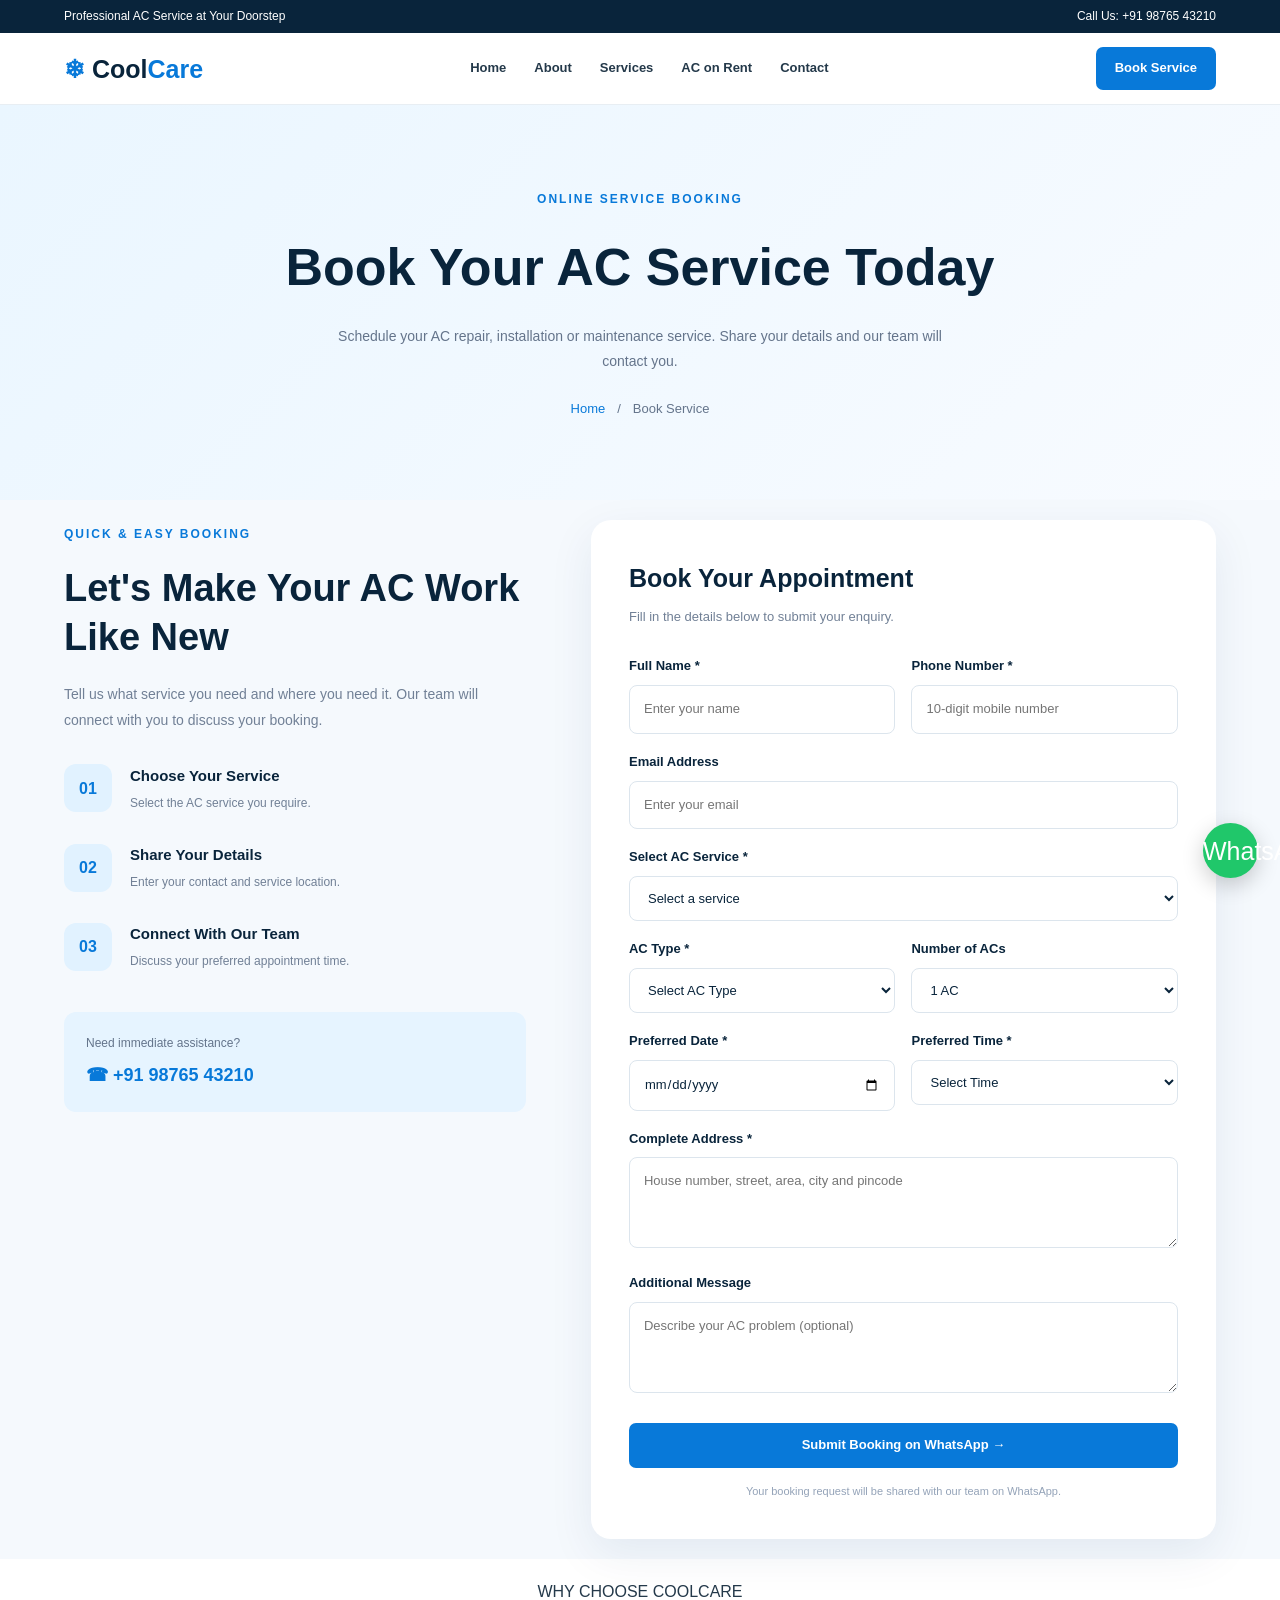
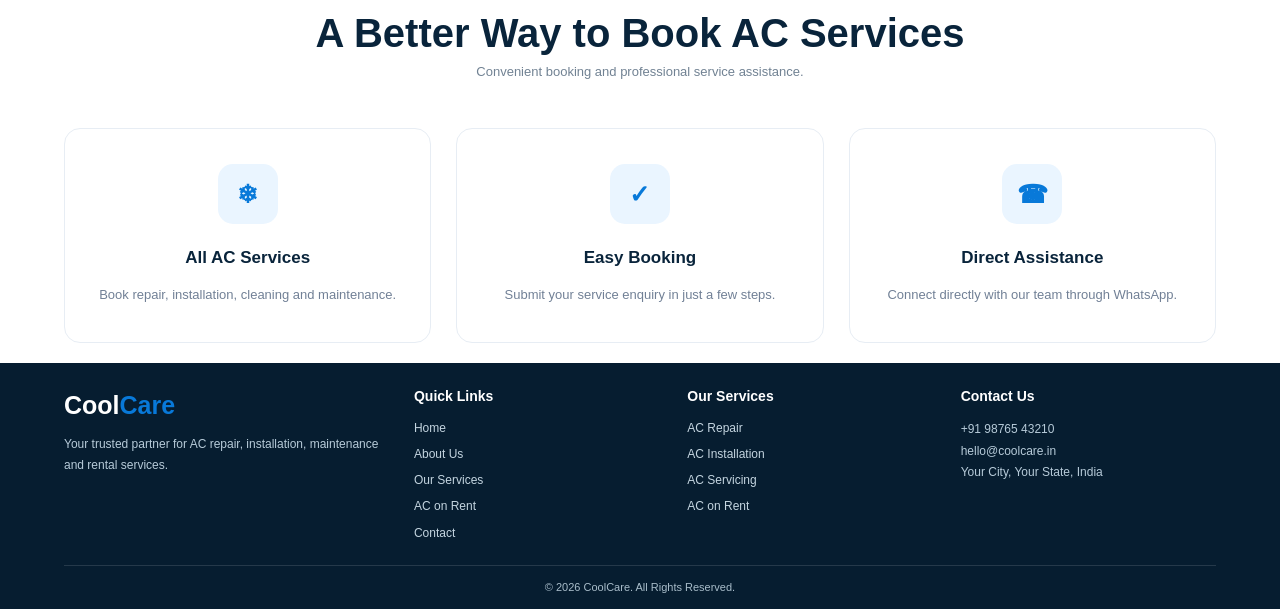
==== book-service.html @ eb856e08 "fixed website" ====
<!DOCTYPE html>
<html lang="en">

<head>
    <meta charset="UTF-8">
    <meta name="viewport" content="width=device-width, initial-scale=1.0">

    <title>Book AC Service Online | CoolCare</title>
    <meta name="description" content="Book professional AC repair, installation, servicing and gas filling services with CoolCare.">

    <link rel="stylesheet" href="style.css">
    <link rel="stylesheet" href="book-service.css">

    <link rel="preconnect" href="https://fonts.googleapis.com">
    <link rel="preconnect" href="https://fonts.gstatic.com" crossorigin>

    <link href="https://fonts.googleapis.com/css2?family=Poppins:wght@300;400;500;600;700;800&display=swap"
        rel="stylesheet">
</head>

<body>

    <!-- Topbar -->
    <div class="topbar">
        <div class="container topbar-content">
            <p>Professional AC Service at Your Doorstep</p>
            <p>Call Us: +91 98765 43210</p>
        </div>
    </div>

    <!-- Navbar -->
   <header class="navbar">
    <div class="container nav-content">

      <a href="#home" class="logo">
        <span class="logo-icon">❄</span>
        Cool<span>Care</span>
      </a>

      <button class="menu-toggle" id="menuToggle" aria-label="Toggle navigation">☰</button>

      <nav class="nav-links" id="navLinks">
        <a href="index.html">Home</a>
        <a href="about.html">About</a>
        <a href="service.html">Services</a>
        <a href="rental.html">AC on Rent</a>
        <a href="contact.html">Contact</a>
      </nav>

      <a href="book-service.html" class="nav-btn">Book Service</a>

    </div>
  </header>

    <!-- Hero -->
    <section class="booking-hero">
        <div class="container">
            <span>ONLINE SERVICE BOOKING</span>
            <h1>Book Your AC Service Today</h1>
            <p>
                Schedule your AC repair, installation or maintenance service.
                Share your details and our team will contact you.
            </p>

            <div class="booking-breadcrumb">
                <a href="index.html">Home</a>
                <span>/</span>
                <span>Book Service</span>
            </div>
        </div>
    </section>

    <!-- Booking Section -->
    <section class="section-padding booking-section">
        <div class="container booking-layout">

            <!-- Left Information -->
            <div class="booking-info">

                <span class="booking-label">QUICK & EASY BOOKING</span>

                <h2>Let's Make Your AC Work Like New</h2>

                <p>
                    Tell us what service you need and where you need it.
                    Our team will connect with you to discuss your booking.
                </p>

                <div class="booking-benefit">
                    <div class="booking-benefit-icon">01</div>
                    <div>
                        <h3>Choose Your Service</h3>
                        <p>Select the AC service you require.</p>
                    </div>
                </div>

                <div class="booking-benefit">
                    <div class="booking-benefit-icon">02</div>
                    <div>
                        <h3>Share Your Details</h3>
                        <p>Enter your contact and service location.</p>
                    </div>
                </div>

                <div class="booking-benefit">
                    <div class="booking-benefit-icon">03</div>
                    <div>
                        <h3>Connect With Our Team</h3>
                        <p>Discuss your preferred appointment time.</p>
                    </div>
                </div>

                <div class="booking-call">
                    <span>Need immediate assistance?</span>
                    <a href="tel:+919876543210">☎ +91 98765 43210</a>
                </div>

            </div>

            <!-- Booking Form -->
            <div class="booking-form-box">

                <div class="booking-form-heading">
                    <h2>Book Your Appointment</h2>
                    <p>Fill in the details below to submit your enquiry.</p>
                </div>

                <form id="bookServiceForm">

                    <div class="booking-form-row">

                        <div class="form-group">
                            <label>Full Name *</label>
                            <input type="text" name="name"
                                placeholder="Enter your name" required>
                        </div>

                        <div class="form-group">
                            <label>Phone Number *</label>
                            <input type="tel" name="phone"
                                placeholder="10-digit mobile number"
                                pattern="[0-9]{10}" maxlength="10" required>
                        </div>

                    </div>

                    <div class="form-group">
                        <label>Email Address</label>
                        <input type="email" name="email"
                            placeholder="Enter your email">
                    </div>

                    <div class="form-group">
                        <label>Select AC Service *</label>
                        <select name="service" required>
                            <option value="">Select a service</option>
                            <option value="AC Repair">AC Repair</option>
                            <option value="AC Installation">AC Installation</option>
                            <option value="AC Servicing">AC Servicing</option>
                            <option value="AC Gas Filling">AC Gas Filling</option>
                            <option value="AC Uninstallation">AC Uninstallation</option>
                            <option value="AC Cleaning">AC Cleaning</option>
                            <option value="AC on Rent">AC on Rent</option>
                            <option value="Commercial AC Service">Commercial AC Service</option>
                        </select>
                    </div>

                    <div class="booking-form-row">

                        <div class="form-group">
                            <label>AC Type *</label>
                            <select name="acType" required>
                                <option value="">Select AC Type</option>
                                <option value="Split AC">Split AC</option>
                                <option value="Window AC">Window AC</option>
                                <option value="Cassette AC">Cassette AC</option>
                                <option value="Central AC">Central AC</option>
                                <option value="Other">Other</option>
                            </select>
                        </div>

                        <div class="form-group">
                            <label>Number of ACs</label>
                            <select name="quantity">
                                <option value="1">1 AC</option>
                                <option value="2">2 ACs</option>
                                <option value="3">3 ACs</option>
                                <option value="4">4 ACs</option>
                                <option value="5+">5 or more ACs</option>
                            </select>
                        </div>

                    </div>

                    <div class="booking-form-row">

                        <div class="form-group">
                            <label>Preferred Date *</label>
                            <input type="date" name="date" id="bookingDate" required>
                        </div>

                        <div class="form-group">
                            <label>Preferred Time *</label>
                            <select name="time" required>
                                <option value="">Select Time</option>
                                <option value="9 AM - 12 PM">9 AM - 12 PM</option>
                                <option value="12 PM - 3 PM">12 PM - 3 PM</option>
                                <option value="3 PM - 6 PM">3 PM - 6 PM</option>
                                <option value="6 PM - 8 PM">6 PM - 8 PM</option>
                            </select>
                        </div>

                    </div>

                    <div class="form-group">
                        <label>Complete Address *</label>
                        <textarea name="address" rows="3"
                            placeholder="House number, street, area, city and pincode"
                            required></textarea>
                    </div>

                    <div class="form-group">
                        <label>Additional Message</label>
                        <textarea name="message" rows="3"
                            placeholder="Describe your AC problem (optional)"></textarea>
                    </div>

                    <button type="submit" class="btn btn-primary booking-submit">
                        Submit Booking on WhatsApp →
                    </button>

                    <p class="booking-note">
                        Your booking request will be shared with our team on WhatsApp.
                    </p>

                </form>

            </div>

        </div>
    </section>

    <!-- Why Book With Us -->
    <section class="section-padding booking-why">
        <div class="container">

            <div class="section-heading">
                <span>WHY CHOOSE COOLCARE</span>
                <h2>A Better Way to Book AC Services</h2>
                <p>Convenient booking and professional service assistance.</p>
            </div>

            <div class="booking-why-grid">

                <div class="booking-why-card">
                    <div>❄</div>
                    <h3>All AC Services</h3>
                    <p>Book repair, installation, cleaning and maintenance.</p>
                </div>

                <div class="booking-why-card">
                    <div>✓</div>
                    <h3>Easy Booking</h3>
                    <p>Submit your service enquiry in just a few steps.</p>
                </div>

                <div class="booking-why-card">
                    <div>☎</div>
                    <h3>Direct Assistance</h3>
                    <p>Connect directly with our team through WhatsApp.</p>
                </div>

            </div>

        </div>
    </section>

    <!-- Footer -->
    <footer class="footer">
        <div class="container">

            <div class="footer-grid">

                <div>
                    <a href="index.html" class="logo footer-logo">Cool<span>Care</span></a>
                    <p>
                        Your trusted partner for AC repair, installation,
                        maintenance and rental services.
                    </p>
                </div>

                <div>
                    <h3>Quick Links</h3>
                    <a href="index.html">Home</a>
                    <a href="about.html">About Us</a>
                    <a href="service.html">Our Services</a>
                    <a href="rental.html">AC on Rent</a>
                    <a href="contact.html">Contact</a>
                </div>

                <div>
                    <h3>Our Services</h3>
                    <a href="service.html">AC Repair</a>
                    <a href="service.html">AC Installation</a>
                    <a href="service.html">AC Servicing</a>
                    <a href="rental.html">AC on Rent</a>
                </div>

                <div>
                    <h3>Contact Us</h3>
                    <p>+91 98765 43210</p>
                    <p>hello@coolcare.in</p>
                    <p>Your City, Your State, India</p>
                </div>

            </div>

            <div class="copyright">
                <p>© <span id="year"></span> CoolCare. All Rights Reserved.</p>
            </div>

        </div>
    </footer>

    <a href="https://wa.me/919876543210" class="whatsapp-btn" target="_blank">
        WhatsApp
    </a>

    <script src="script.js"></script>

    <script>
        // Prevent selecting past dates
        const bookingDate = document.getElementById("bookingDate");

        const today = new Date();
        const localToday = new Date(
            today.getTime() - today.getTimezoneOffset() * 60000
        ).toISOString().split("T")[0];

        bookingDate.min = localToday;

        // Booking form submission
        document.getElementById("bookServiceForm").addEventListener("submit", function (e) {

            e.preventDefault();

            const data = new FormData(this);

            const name = data.get("name");
            const phone = data.get("phone");
            const email = data.get("email") || "Not provided";
            const service = data.get("service");
            const acType = data.get("acType");
            const quantity = data.get("quantity");
            const date = data.get("date");
            const time = data.get("time");
            const address = data.get("address");
            const message = data.get("message") || "Not provided";

            const whatsappMessage = `
NEW AC SERVICE BOOKING

Name: ${name}
Phone: ${phone}
Email: ${email}

Service: ${service}
AC Type: ${acType}
Number of ACs: ${quantity}

Preferred Date: ${date}
Preferred Time: ${time}

Address: ${address}

Additional Message: ${message}
            `;

            const whatsappNumber = "919876543210";

            const whatsappURL =
                "https://wa.me/" + whatsappNumber +
                "?text=" + encodeURIComponent(whatsappMessage);

            window.open(whatsappURL, "_blank");

        });
    </script>

</body>
</html>
---- style.css ----
:root {
  --blue: #0879d9;
  --dark: #09243b;
  --cyan: #25b8d8;
  --light: #f3f8fc;
  --text: #24394a;
  --muted: #718293;
  --white: #ffffff;
}

* {
  margin: 0;
  padding: 0;
  box-sizing: border-box;
}

html {
  scroll-behavior: smooth;
  scroll-padding-top: 90px;
}

body {
  font-family: "DM Sans", sans-serif;
  color: var(--text);
  line-height: 1.6;
}

a {
  text-decoration: none;
  color: inherit;
}

img {
  width: 100%;
  display: block;
  object-fit: cover;
}

button, input, select, textarea {
  font: inherit;
}

.container {
  width: 90%;
  max-width: 1160px;
  margin: auto;
}

.section-padding {
  padding: 40px 0;
}

/* TOP BAR */

.topbar {
  background: var(--dark);
  color: white;
  font-size: 12px;
  padding: 7px 0;
}

.topbar-content {
  display: flex;
  justify-content: space-between;
  gap: 15px;
}

.topbar a {
  color: #75d9ef;
  font-weight: 700;
}

/* NAVBAR */

.navbar {
  height: 72px;
  background: white;
  position: sticky;
  top: 0;
  z-index: 1000;
  border-bottom: 1px solid #e8eef3;
}

.nav-content {
  height: 100%;
  display: flex;
  justify-content: space-between;
  align-items: center;
  gap: 20px;
}

.logo {
  font-size: 25px;
  font-weight: 800;
  color: var(--dark);
}

.logo span:last-child {
  color: var(--blue);
}

.logo-icon {
  color: var(--blue);
}

.nav-links {
  display: flex;
  align-items: center;
  gap: 28px;
}

.nav-links a {
  font-size: 13px;
  font-weight: 700;
  transition: 0.3s;
}

.nav-links a:hover {
  color: var(--blue);
}

.nav-btn {
  background: var(--blue);
  color: white;
  padding: 11px 19px;
  border-radius: 7px;
  font-size: 13px;
  font-weight: 700;
}

.menu-toggle {
  display: none;
  background: #eef6fc;
  border: 0;
  border-radius: 7px;
  width: 42px;
  height: 42px;
  font-size: 22px;
  cursor: pointer;
}

/* BUTTONS */

.btn {
  display: inline-block;
  padding: 12px 21px;
  border-radius: 7px;
  font-size: 13px;
  font-weight: 700;
  cursor: pointer;
  transition: 0.3s;
  border: 0;
  text-align: center;
}

.btn-primary {
  background: var(--blue);
  color: white;
}

.btn-primary:hover {
  background: #0565b7;
  transform: translateY(-2px);
}

.btn-outline {
  color: white;
  border: 1px solid white;
}

.btn-outline:hover {
  background: white;
  color: var(--dark);
}

/* HERO */

.hero {
  background:
    linear-gradient(100deg, rgba(5, 27, 47, 0.95), rgba(5, 37, 62, 0.78)),
    url("https://images.unsplash.com/photo-1631545806609-4b7c7a8e7f12?auto=format&fit=crop&w=1800&q=85")
    center/cover no-repeat;
  color: white;
  padding: 42px 0;
}

.hero-content {
  display: grid;
  grid-template-columns: 1.1fr 0.8fr;
  align-items: center;
  gap: 40px;
}

.tagline,
.section-tag {
  color: var(--cyan);
  font-size: 11px;
  font-weight: 800;
  letter-spacing: 2px;
}

.hero h1 {
  font-size: clamp(40px, 5vw, 65px);
  line-height: 1.12;
  margin: 13px 0;
  letter-spacing: -2px;
}

.hero h1 span {
  display: block;
  color: #74d8ed;
}

.hero-text > p {
  color: #d8e7f1;
  max-width: 550px;
  font-size: 14px;
  margin-bottom: 18px;
}

.hero-buttons {
  display: flex;
  flex-wrap: wrap;
  gap: 10px;
}

.hero-features {
  display: flex;
  flex-wrap: wrap;
  gap: 14px;
  margin-top: 18px;
  font-size: 11px;
  color: #e0edf5;
}

.hero-form {
  background: white;
  color: var(--dark);
  border-radius: 14px;
  padding: 22px;
  box-shadow: 0 20px 60px #0005;
}

.hero-form h2 {
  font-size: 22px;
  margin-bottom: 3px;
}

.hero-form > p {
  color: var(--muted);
  font-size: 12px;
  margin-bottom: 13px;
}

.hero-form input,
.hero-form select,
.contact-form input,
.contact-form select,
.contact-form textarea {
  width: 100%;
  padding: 11px;
  margin-bottom: 9px;
  border: 1px solid #dce6ed;
  border-radius: 7px;
  outline: none;
  background: #fbfdff;
  font-size: 13px;
}

.hero-form input:focus,
.hero-form select:focus,
.contact-form input:focus,
.contact-form select:focus,
.contact-form textarea:focus {
  border-color: var(--blue);
}

.hero-form button {
  width: 100%;
}

/* TRUST SECTION */

.trust-section {
  padding: 13px 0;
  border-bottom: 1px solid #e9eff4;
}

.trust-grid {
  display: grid;
  grid-template-columns: repeat(4, 1fr);
  gap: 15px;
}

.trust-item {
  display: flex;
  align-items: center;
  gap: 10px;
}

.trust-item > span {
  width: 42px;
  height: 42px;
  background: #eaf5ff;
  color: var(--blue);
  border-radius: 10px;
  display: grid;
  place-items: center;
  font-size: 20px;
  flex-shrink: 0;
}

.trust-item h3 {
  font-size: 13px;
}

.trust-item p {
  color: var(--muted);
  font-size: 11px;
}

/* SECTION HEADINGS */

.section-heading {
  text-align: center;
  max-width: 650px;
  margin: 0 auto 20px;
}

.section-heading h2,
.about-content h2 {
  font-size: clamp(27px, 4vw, 40px);
  color: var(--dark);
  line-height: 1.2;
  margin: 7px 0;
}

.section-heading p {
  color: var(--muted);
  font-size: 13px;
}

/* ABOUT */

.about-grid {
  display: grid;
  grid-template-columns: 1fr 1fr;
  align-items: center;
  gap: 35px;
}

.about-image img {
  height: 370px;
  border-radius: 13px;
}

.about-content > p {
  color: var(--muted);
  font-size: 13px;
  margin: 10px 0;
}

.about-content ul {
  list-style: none;
  margin: 13px 0;
}

.about-content li {
  margin: 7px 0;
  font-size: 13px;
  font-weight: 600;
}

/* SERVICES */

.services {
  background: var(--light);
}

.service-grid {
  display: grid;
  grid-template-columns: repeat(3, 1fr);
  gap: 17px;
}

.service-card {
  background: white;
  border-radius: 12px;
  overflow: hidden;
  border: 1px solid #e7edf3;
  transition: 0.3s;
}

.service-card:hover {
  transform: translateY(-5px);
  box-shadow: 0 12px 28px #09243b14;
}

.service-card img {
  height: 190px;
}

.service-info {
  padding: 17px;
}

.service-info h3 {
  font-size: 18px;
  color: var(--dark);
  margin-bottom: 5px;
}

.service-info p {
  color: var(--muted);
  font-size: 12px;
  min-height: 48px;
  margin-bottom: 10px;
}

.service-info a {
  color: var(--blue);
  font-size: 12px;
  font-weight: 800;
}

/* RENTAL */

.rental {
  background: #082b46;
  color: white;
}

.rental .section-heading h2 {
  color: white;
}

.rental .section-heading p {
  color: #c6d8e5;
}

.rental-grid {
  display: grid;
  grid-template-columns: repeat(3, 1fr);
  gap: 17px;
}

.rental-card {
  background: white;
  color: var(--dark);
  padding: 23px;
  border-radius: 12px;
}

.rental-card h3 {
  font-size: 19px;
  margin-bottom: 8px;
}

.rental-card p {
  font-size: 13px;
  color: var(--muted);
  min-height: 48px;
  margin-bottom: 14px;
}

/* CONTACT */

.contact-grid {
  display: grid;
  grid-template-columns: 0.8fr 1.2fr;
  gap: 25px;
}

.contact-info {
  background: var(--dark);
  color: white;
  padding: 24px;
  border-radius: 12px;
}

.contact-info h3 {
  font-size: 21px;
  margin-bottom: 10px;
}

.contact-info p {
  color: #d1e1eb;
  font-size: 13px;
  margin: 12px 0;
}

.contact-form {
  display: grid;
  grid-template-columns: 1fr 1fr;
  gap: 9px;
  align-content: start;
}

.contact-form input,
.contact-form select,
.contact-form textarea {
  margin: 0;
}

.contact-form textarea {
  min-height: 100px;
  resize: vertical;
}

.contact-form textarea,
.contact-form button {
  grid-column: 1 / -1;
}

/* FOOTER */

.footer {
  background: #061d30;
  color: white;
  padding-top: 35px;
}

.footer-grid {
  display: grid;
  grid-template-columns: 1.3fr 1fr 1fr 1fr;
  gap: 25px;
  padding-bottom: 23px;
}

.footer-logo {
  display: inline-block;
  color: white;
  margin-bottom: 9px;
}

.footer-grid p {
  font-size: 12px;
  color: #b7cbd9;
  line-height: 1.8;
}

.footer-grid h3 {
  font-size: 14px;
  margin-bottom: 12px;
}

.footer-grid a:not(.logo) {
  display: block;
  color: #c4d5e0;
  font-size: 12px;
  margin: 7px 0;
}

.footer-grid a:hover {
  color: var(--cyan);
}

.copyright {
  text-align: center;
  padding: 13px;
  border-top: 1px solid #ffffff20;
  font-size: 11px;
  color: #a9bdca;
}

/* WHATSAPP */

.whatsapp-btn {
  position: fixed;
  right: 22px;
  bottom: 22px;
  width: 55px;
  height: 55px;
  background: #20c76a;
  color: white;
  display: grid;
  place-items: center;
  border-radius: 50%;
  font-size: 25px;
  z-index: 1000;
  box-shadow: 0 7px 22px #0003;
}

/* TABLET */

@media (max-width: 950px) {
  .hero-content {
    gap: 25px;
  }

  .nav-links {
    gap: 15px;
  }

  .trust-grid {
    grid-template-columns: repeat(2, 1fr);
  }

  .footer-grid {
    grid-template-columns: repeat(2, 1fr);
  }
}

/* MOBILE */

@media (max-width: 760px) {
  .topbar-content {
    justify-content: center;
    text-align: center;
  }

  .topbar-content p:first-child {
    display: none;
  }

  .navbar {
    height: 65px;
  }

  .menu-toggle {
    display: block;
  }

  .nav-btn {
    display: none;
  }

  .nav-links {
    display: none;
    position: absolute;
    top: 100%;
    left: 0;
    width: 100%;
    background: white;
    padding: 10px 5%;
    flex-direction: column;
    align-items: stretch;
    gap: 0;
    box-shadow: 0 12px 20px #0001;
  }

  .nav-links.active {
    display: flex;
  }

  .nav-links a {
    padding: 10px 0;
    border-bottom: 1px solid #edf1f5;
  }

  .hero {
    padding: 32px 0;
  }

  .hero-content,
  .about-grid,
  .contact-grid {
    grid-template-columns: 1fr;
  }

  .hero-content {
    gap: 22px;
  }

  .hero h1 {
    font-size: 40px;
    margin: 10px 0;
  }

  .hero-text > p {
    margin-bottom: 14px;
  }

  .hero-features {
    gap: 10px;
    margin-top: 14px;
  }

  .hero-form {
    margin-top: 0;
    padding: 19px;
  }

  .section-padding {
    padding: 32px 0;
  }

  .section-heading {
    margin-bottom: 17px;
  }

  .about-grid {
    gap: 18px;
  }

  .about-image img {
    height: 280px;
  }

  .service-grid {
    grid-template-columns: repeat(2, 1fr);
    gap: 12px;
  }

  .rental-grid {
    grid-template-columns: 1fr;
    gap: 12px;
  }

  .rental-card {
    padding: 19px;
  }

  .contact-grid {
    gap: 16px;
  }

  .contact-info {
    padding: 20px;
  }

  .footer {
    padding-top: 28px;
  }

  .footer-grid {
    gap: 18px;
    padding-bottom: 18px;
  }
}

@media (max-width: 520px) {
  .container {
    width: 90%;
  }

  .section-padding {
    padding: 27px 0;
  }

  .hero {
    padding: 28px 0;
  }

  .hero h1 {
    font-size: 35px;
  }

  .hero-features {
    gap: 8px;
  }

  .trust-section {
    padding: 10px 0;
  }

  .trust-grid {
    grid-template-columns: 1fr 1fr;
    gap: 10px;
  }

  .trust-item {
    padding: 3px 0;
    gap: 8px;
  }

  .trust-item > span {
    width: 36px;
    height: 36px;
    font-size: 17px;
  }

  .trust-item h3 {
    font-size: 11px;
  }

  .trust-item p {
    font-size: 10px;
  }

  .section-heading {
    margin-bottom: 15px;
  }

  .section-heading h2,
  .about-content h2 {
    font-size: 27px;
  }

  .about-image img {
    height: 240px;
  }

  .service-grid {
    grid-template-columns: 1fr;
    gap: 12px;
  }

  .service-card img {
    height: 190px;
  }

  .service-info {
    padding: 15px;
  }

  .service-info p {
    min-height: auto;
  }

  .contact-form {
    grid-template-columns: 1fr;
  }

  .contact-form textarea,
  .contact-form button {
    grid-column: auto;
  }

  .footer-grid {
    grid-template-columns: 1fr 1fr;
    gap: 17px;
  }

  .whatsapp-btn {
    width: 50px;
    height: 50px;
    right: 15px;
    bottom: 15px;
  }
}

/* EXTRA COMPACT SECTION SPACING */

.section-padding {
  padding: 20px 0 !important;
}

/* HERO SECTION */
.hero {
  padding: 22px 0 !important;
}

.hero-content {
  gap: 25px;
}

/* TRUST SECTION */
.trust-section {
  padding: 8px 0 !important;
}

.trust-grid {
  gap: 10px;
}

/* SECTION HEADINGS */
.section-heading {
  margin-bottom: 12px !important;
}

.section-heading h2,
.about-content h2 {
  margin: 5px 0;
}

/* ABOUT SECTION */
.about-grid {
  gap: 25px;
}

.about-content > p {
  margin: 7px 0;
}

.about-content ul {
  margin: 10px 0;
}

.about-content li {
  margin: 5px 0;
}

/* SERVICES SECTION */
.service-grid {
  gap: 12px;
}

.service-info {
  padding: 14px;
}

.service-card img {
  height: 180px;
}

/* RENTAL SECTION */
.rental-grid {
  gap: 12px;
}

.rental-card {
  padding: 18px;
}

/* CONTACT SECTION */
.contact-grid {
  gap: 18px;
}

.contact-info {
  padding: 20px;
}

/* FOOTER */
.footer {
  padding-top: 22px;
}

.footer-grid {
  gap: 18px;
  padding-bottom: 15px;
}

/* MOBILE */
@media (max-width: 760px) {
  .section-padding {
    padding: 20px 0 !important;
  }

  .hero {
    padding: 20px 0 !important;
  }

  .hero-content {
    gap: 15px;
  }

  .hero-form {
    margin-top: 0;
    padding: 17px;
  }

  .about-grid {
    gap: 14px;
  }

  .section-heading {
    margin-bottom: 10px !important;
  }

  .service-grid,
  .rental-grid {
    gap: 10px;
  }

  .contact-grid {
    gap: 12px;
  }

  .footer {
    padding-top: 18px;
  }

  .footer-grid {
    gap: 12px;
    padding-bottom: 12px;
  }
}

@media (max-width: 520px) {
  .section-padding {
    padding: 16px 0 !important;
  }

  .hero {
    padding: 18px 0 !important;
  }

  .section-heading {
    margin-bottom: 9px !important;
  }

  .about-grid {
    gap: 10px;
  }

  .about-image img {
    height: 210px;
  }

  .service-grid {
    gap: 9px;
  }

  .service-card img {
    height: 170px;
  }

  .rental-card {
    padding: 15px;
  }

  .contact-grid {
    gap: 10px;
  }
}
---- book-service.css ----
/* Booking Hero */

.booking-hero {
    padding: 80px 0;
    text-align: center;
    background: linear-gradient(135deg, #eaf6ff, #f8fbff);
}

.booking-hero > .container > span {
    color: var(--blue);
    font-size: 12px;
    font-weight: 700;
    letter-spacing: 2px;
}

.booking-hero h1 {
    font-size: clamp(34px, 5vw, 52px);
    color: var(--dark);
    margin: 15px 0;
}

.booking-hero p {
    max-width: 650px;
    margin: auto;
    color: #64748b;
    font-size: 14px;
    line-height: 1.8;
}

.booking-breadcrumb {
    display: flex;
    justify-content: center;
    gap: 12px;
    margin-top: 25px;
    font-size: 13px;
}

.booking-breadcrumb a {
    color: var(--blue);
    text-decoration: none;
}

.booking-breadcrumb span {
    color: #64748b;
}


/* Booking Main */

.booking-section {
    background: #f5f9fd;
}

.booking-layout {
    display: grid;
    grid-template-columns: 0.85fr 1.15fr;
    gap: 65px;
    align-items: start;
}

.booking-label {
    color: var(--blue);
    font-size: 12px;
    font-weight: 700;
    letter-spacing: 2px;
}

.booking-info h2 {
    font-size: 38px;
    color: var(--dark);
    line-height: 1.3;
    margin: 18px 0;
}

.booking-info > p {
    color: #718096;
    font-size: 14px;
    line-height: 1.9;
}

.booking-benefit {
    display: flex;
    gap: 18px;
    align-items: center;
    margin-top: 30px;
}

.booking-benefit-icon {
    min-width: 48px;
    height: 48px;
    border-radius: 12px;
    background: #e1f2ff;
    color: var(--blue);
    display: flex;
    justify-content: center;
    align-items: center;
    font-size: 16px;
    font-weight: 800;
}

.booking-benefit h3 {
    color: var(--dark);
    font-size: 15px;
    margin-bottom: 5px;
}

.booking-benefit p {
    color: #718096;
    font-size: 12px;
    line-height: 1.7;
}

.booking-call {
    padding: 22px;
    margin-top: 40px;
    background: #e6f4ff;
    border-radius: 12px;
    display: flex;
    flex-direction: column;
    gap: 8px;
}

.booking-call span {
    color: #64748b;
    font-size: 12px;
}

.booking-call a {
    color: var(--blue);
    font-size: 18px;
    font-weight: 700;
    text-decoration: none;
}


/* Form Box */

.booking-form-box {
    background: #fff;
    border-radius: 20px;
    padding: 38px;
    box-shadow: 0 15px 45px rgba(0, 50, 100, 0.08);
}

.booking-form-heading {
    margin-bottom: 28px;
}

.booking-form-heading h2 {
    color: var(--dark);
    font-size: 25px;
    margin-bottom: 8px;
}

.booking-form-heading p {
    color: #718096;
    font-size: 13px;
    line-height: 1.7;
}

.booking-form-row {
    display: grid;
    grid-template-columns: 1fr 1fr;
    gap: 16px;
}

.booking-form-box .form-group {
    margin-bottom: 18px;
}

.booking-form-box label {
    display: block;
    color: var(--dark);
    font-size: 13px;
    font-weight: 600;
    margin-bottom: 8px;
}

.booking-form-box input,
.booking-form-box select,
.booking-form-box textarea {
    width: 100%;
    padding: 13px 14px;
    border: 1px solid #dce5ed;
    border-radius: 8px;
    outline: none;
    font-family: inherit;
    font-size: 13px;
    color: var(--dark);
    background: #fff;
}

.booking-form-box textarea {
    resize: vertical;
}

.booking-form-box input:focus,
.booking-form-box select:focus,
.booking-form-box textarea:focus {
    border-color: var(--blue);
}

.booking-submit {
    width: 100%;
    border: none;
    cursor: pointer;
    font-family: inherit;
    margin-top: 5px;
}

.booking-note {
    text-align: center;
    color: #94a3b8;
    font-size: 11px;
    margin-top: 15px;
}


/* Why Choose Us */

.booking-why {
    background: #fff;
}

.booking-why-grid {
    display: grid;
    grid-template-columns: repeat(3, 1fr);
    gap: 25px;
    margin-top: 45px;
}

.booking-why-card {
    text-align: center;
    padding: 35px 25px;
    border: 1px solid #e7edf4;
    border-radius: 16px;
    transition: 0.3s;
}

.booking-why-card:hover {
    transform: translateY(-7px);
    box-shadow: 0 15px 35px rgba(0, 60, 120, 0.08);
}

.booking-why-card > div {
    width: 60px;
    height: 60px;
    margin: 0 auto 20px;
    border-radius: 15px;
    background: #eaf5ff;
    color: var(--blue);
    display: flex;
    justify-content: center;
    align-items: center;
    font-size: 25px;
    font-weight: 700;
}

.booking-why-card h3 {
    color: var(--dark);
    font-size: 17px;
    margin-bottom: 12px;
}

.booking-why-card p {
    color: #718096;
    font-size: 13px;
    line-height: 1.8;
}


/* Responsive */

@media (max-width: 992px) {

    .booking-layout {
        gap: 35px;
    }

}

@media (max-width: 768px) {

    .booking-hero {
        padding: 60px 0;
    }

    .booking-layout {
        grid-template-columns: 1fr;
    }

    .booking-info h2 {
        font-size: 30px;
    }

    .booking-form-box {
        padding: 28px 20px;
    }

    .booking-why-grid {
        grid-template-columns: 1fr;
    }

}

@media (max-width: 480px) {

    .booking-form-row {
        grid-template-columns: 1fr;
        gap: 0;
    }

    .booking-hero h1 {
        font-size: 32px;
    }

    .booking-form-heading h2 {
        font-size: 21px;
    }

}
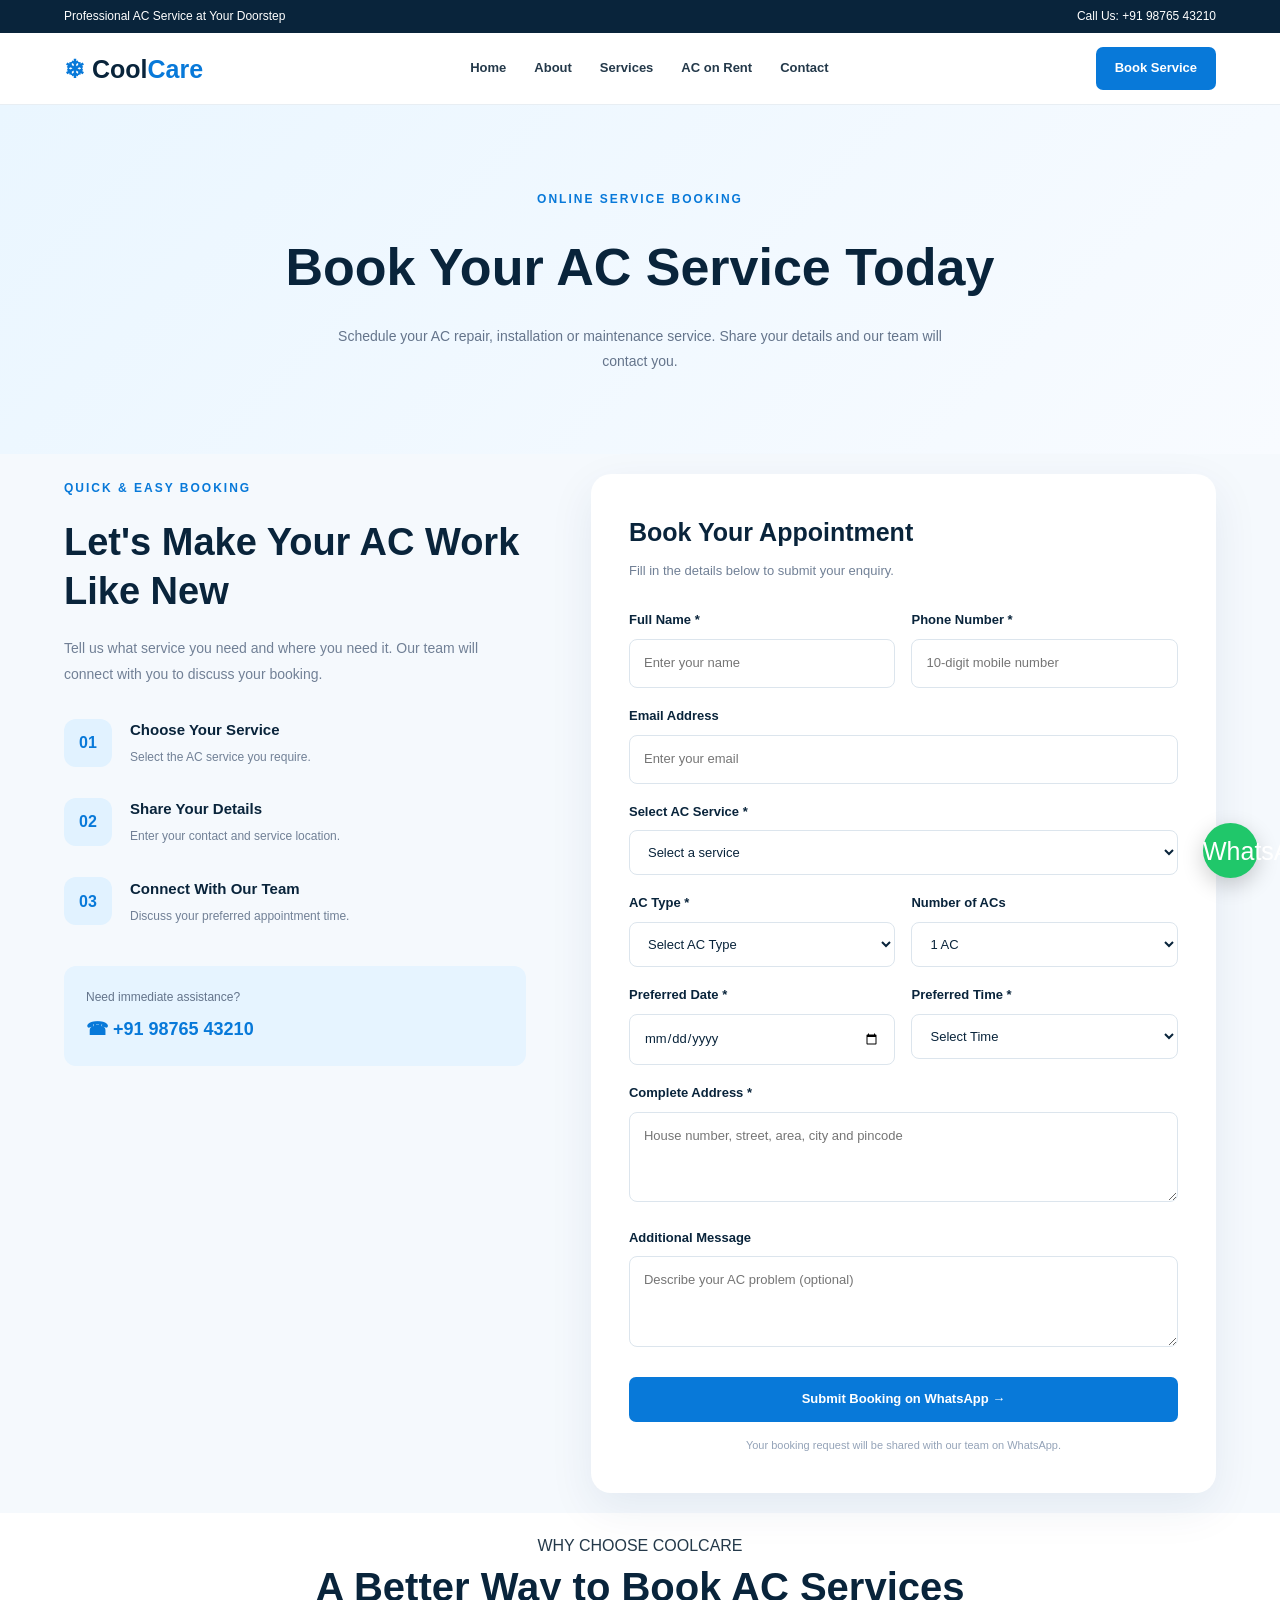
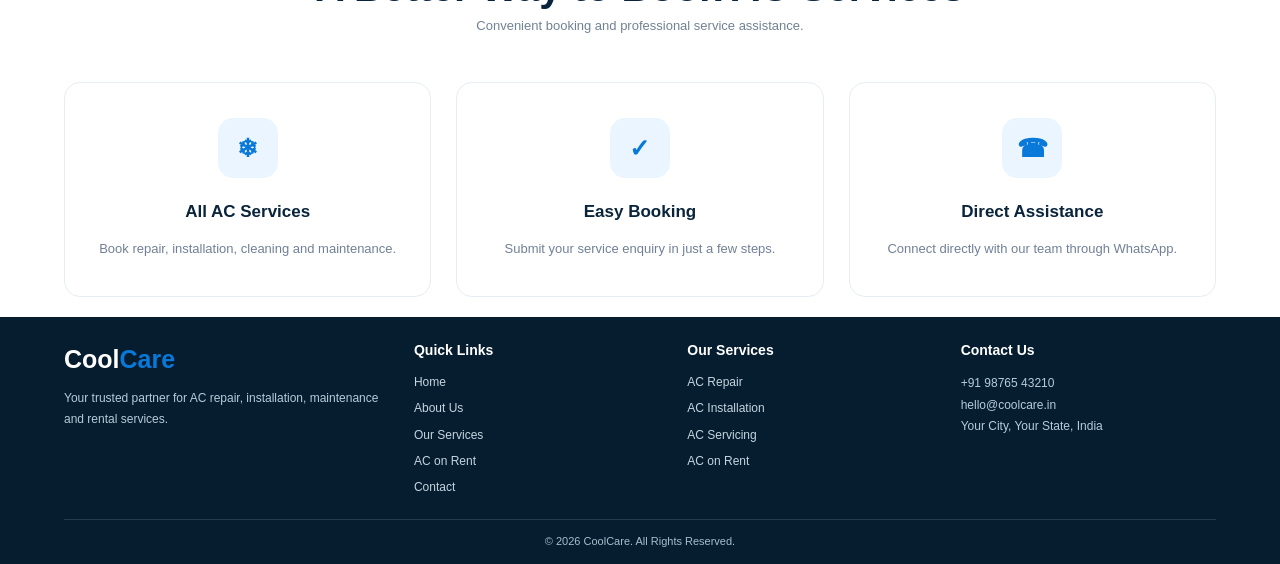
==== commit f7093d71: "update website" ====
--- a/book-service.html
+++ b/book-service.html
@@ -62,12 +62,6 @@
                 Schedule your AC repair, installation or maintenance service.
                 Share your details and our team will contact you.
             </p>
-
-            <div class="booking-breadcrumb">
-                <a href="index.html">Home</a>
-                <span>/</span>
-                <span>Book Service</span>
-            </div>
         </div>
     </section>
 
